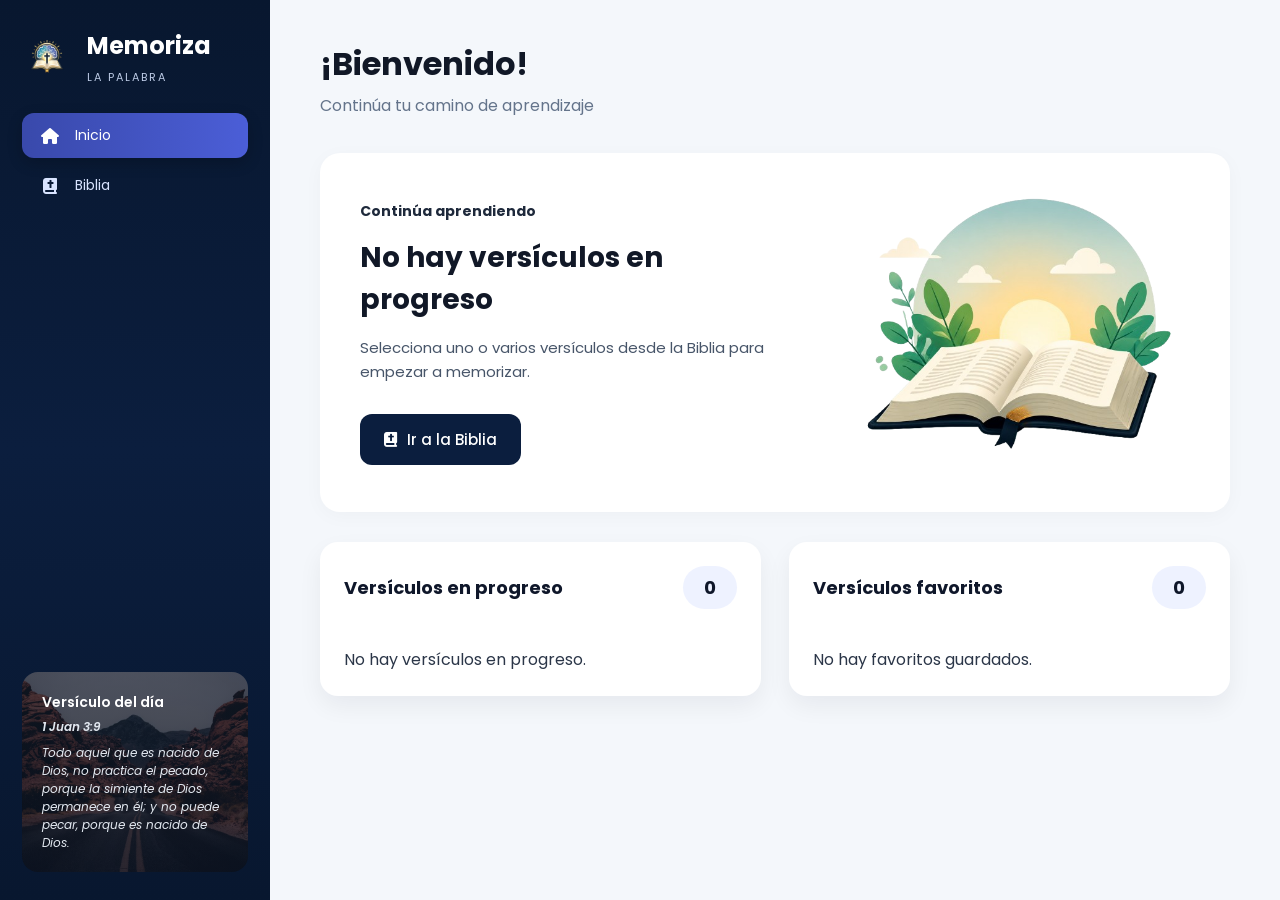
==== index.html @ 12f6d735 "Add files via upload" ====
<!DOCTYPE html>
<html lang="es">
<head>
    <meta charset="UTF-8">
    <meta name="viewport" content="width=device-width, initial-scale=1.0">
    <title>Memoriza La Palabra</title>
    <link rel="stylesheet" href="https://cdnjs.cloudflare.com/ajax/libs/font-awesome/6.7.1/css/all.min.css">
    <link rel="stylesheet" href="css/style.css">
    <link rel="manifest" href="manifest.json">
    <link rel="apple-touch-icon" href="img/logo_2.png">
    <meta name="theme-color" content="#0b1e3e">
</head>

<body>
    <div class="sidebar-overlay" id="sidebar-overlay"></div>

    <!-- SIDEBAR -->
    <aside class="sidebar">
        <div class="logo">
            <img src="img/logo.png" alt="Logo">
            <div>
                <h2>Memoriza</h2>
                <span>LA PALABRA</span>
            </div>
        </div>

        <nav>
            <a class="active" href="index.html">
                <i class="fa-solid fa-house"></i> Inicio
            </a>
            <a href="pantallas/biblia.html">
                <i class="fa-solid fa-book-bible"></i> Biblia
            </a>
          
        </nav>

        <div class="verse-card">
            <h4>Versículo del día</h4>
            <p class="reference" id="referencia">Salmos 119:105</p>
            <p id="textoVersiculo">"Lámpara es a mis pies tu palabra, y lumbrera a mi camino."</p>
        </div>
    </aside>

    <!-- CONTENIDO PRINCIPAL -->
    <main class="main-content">
        <!-- Encabezado -->
        <header class="header">
            <h1>¡Bienvenido!</h1>
            <p>Continúa tu camino de aprendizaje</p>
        </header>

        <!-- Tarjeta "Continúa Aprendiendo" -->
        <section class="continue-card">
            <div class="continue-info">
                <span class="subtitle" id="continue-subtitle">Continúa aprendiendo</span>
                <h2 id="continue-title">Juan 3:16</h2>
                <p id="continue-text">Porque de tal manera amó Dios al mundo, que ha dado a su Hijo unigénito, para que todo aquel que en él cree, no se pierda, mas tenga vida eterna.</p>
                <button id="continue-action" class="btn-primary" type="button">
                    <i class="fa-solid fa-play"></i> Continuar aprendizaje
                </button>
            </div>
            
            <div class="continue-image">
                <!-- Asegúrate de tener una imagen similar o usar una tuya -->
                <img src="img/logo_3.png" alt="Biblia Ilustración">
            </div>
        </section>

        <!-- Panel de seguimiento -->
        <!-- Panel de seguimiento Unificado -->
<section class="lists-grid">
    
    <!-- Bloque 1: Versículos en progreso -->
    <div class="info-card">
        <div class="card-header">
            <div class="header-title">
                <h3>Versículos en progreso</h3>
            </div>
            <div class="stat-info">
                <h3 id="pendientes-count" class="badge">2</h3>
            </div>
        </div>
        <div id="pendientes-list" class="info-list">
            <!-- Aquí se inyectarán tus tarjetas de versículos -->
            <p>No hay versículos en progreso.</p>
        </div>
    </div>

    <!-- Bloque 2: Versículos favoritos -->
    <div class="info-card">
        <div class="card-header">
            <div class="header-title">
                <h3>Versículos favoritos</h3>
            </div>
            <div class="stat-info">
                <h3 id="favoritos-count" class="badge">1</h3>
            </div>
        </div>
        <div id="favoritos-list" class="info-list">
            <p>No hay favoritos guardados.</p>
        </div>
    </div>
    
</section>

        
    </main>

    <script type="module" src="./js/index.js"></script>
    <script type="module" src="./js/versiculo_diario.js"></script>
    <script src="./js/mobile-menu.js"></script>
    <script src="./js/register-sw.js"></script>
</body>
</html>
---- css/style.css ----
/*==============================
FUENTE
==============================*/
@import url('https://fonts.googleapis.com/css2?family=Poppins:wght@300;400;500;600;700;800&display=swap');

* {
    margin: 0;
    padding: 0;
    box-sizing: border-box;
    font-family: 'Poppins', sans-serif;
}

body {
    background: #f4f7fb; /* Un gris/azul muy sutil como en la imagen */
    color: #2b3648;
}

/*==============================
SIDEBAR (Tu código original)
==============================*/
.sidebar {
    width: 270px;
    height: 100vh;
    background: linear-gradient(180deg, #08172f, #0b1e3e, #08172f);
    padding: 28px 22px;
    display: flex;
    flex-direction: column;
    justify-content: space-between;
    position: fixed;
    left: 0;
    top: 0;
    z-index: 100;
}

.logo {
    display: flex;
    align-items: center;
    gap: 15px;
    margin-bottom: 25px; /* Ligeramente reducido para hacer espacio a más opciones */
}

.logo img {
    width: 50px; /* Un poco más pequeño según la imagen */
    height: 50px;
}

.logo h2 {
    color: white;
    font-size: 24px;
    font-weight: 700;
}

.logo span {
    color: #bfcde8;
    letter-spacing: 2px;
    font-size: 11px;
}

/* MENU */
nav {
    display: flex;
    flex-direction: column;
    gap: 5px;
    margin-bottom: auto; /* Empuja la tarjeta hacia abajo */
}

nav a {
    text-decoration: none;
    color: #d9e4ff;
    padding: 12px 18px;
    border-radius: 12px;
    display: flex;
    align-items: center;
    gap: 15px;
    transition: .35s;
    font-size: 14px;
}

nav a i {
    width: 20px;
    text-align: center;
    font-size: 16px;
}

nav a:hover {
    background: #1a2f63;
    transform: translateX(4px);
}

.active {
    background: linear-gradient(90deg, #3949ab, #4b5ed7);
    color: white;
    box-shadow: 0 5px 15px rgba(0,0,0,.2);
}

/* TARJETA SIDEBAR */
.verse-card {
    margin-top: 20px;
    border-radius: 16px;
    padding: 20px;
    color: white;
    background: linear-gradient(rgba(4,12,28,.6), rgba(4,12,28,.8)), url("../img/fondo.avif");
    background-size: cover;
    background-position: center;
}

.verse-card h4 {
    margin-bottom: 5px;
    font-size: 14px;
    font-weight: 600;
}

.reference {
    color: #ffd96b;
    font-weight: 600;
    margin-bottom: 8px;
    font-size: 13px;
}

.verse-card p {
    font-size: 12px;
    line-height: 1.5;
    font-style: italic;
    color: #e2e8f0;
}

/*==============================
CONTENIDO PRINCIPAL (Derecha)
==============================*/
.main-content {
    margin-left: 270px; /* Compensa el fixed del sidebar */
    padding: 40px 50px;
    min-height: 100vh;
}

.header h1 {
    font-size: 32px;
    color: #111827;
    margin-bottom: 5px;
}

.header p {
    color: #64748b;
    font-size: 16px;
    margin-bottom: 35px;
}

/*==============================
TARJETAS DE ESTADÍSTICAS
==============================*/
.stats-grid {
    display: grid;
    grid-template-columns: repeat(4, 1fr);
    gap: 20px;
    margin-bottom: 35px;
}

.stat-card {
    background: #ffffff;
    border-radius: 16px;
    padding: 20px;
    display: flex;
    align-items: center;
    gap: 15px;
    box-shadow: 0 4px 15px rgba(0,0,0,0.02);
}

.icon-box {
    width: 45px;
    height: 45px;
    border-radius: 10px;
    display: flex;
    justify-content: center;
    align-items: center;
    font-size: 20px;
}

/* Colores de los íconos */
.icon-box.green { background: #e0f2e9; color: #2e8b57; }
.icon-box.orange { background: #fff0e6; color: #ff8c00; }
.icon-box.blue { background: #e6f0ff; color: #3b82f6; }
.icon-box.yellow { background: #fff8e6; color: #f59e0b; }

.stat-info span {
    font-size: 12px;
    color: #64748b;
    font-weight: 500;
    line-height: 1.2;
    display: block;
    margin-bottom: 4px;
}

.stat-info h3 {
    font-size: 22px;
    color: #111827;
    font-weight: 700;
}

.stat-info h3 span {
    display: inline;
    font-size: 14px;
    color: #94a3b8;
    font-weight: 500;
}

.dashboard-grid {
    display: grid;
    grid-template-columns: repeat(2, minmax(180px, 1fr));
    gap: 20px;
    margin-bottom: 25px;
}

.lists-grid {
    display: grid;
    grid-template-columns: 1fr 1fr;
    gap: 28px;
    margin-top: 30px;
    margin-bottom: 35px;
}

.info-card {
    background: #ffffff;
    border-radius: 18px;
    padding: 24px;
    box-shadow: 0 10px 25px rgba(15, 23, 42, 0.06);
    display: flex;
    flex-direction: column;
}

.card-header {
    display: flex;
    align-items: center;
    justify-content: space-between;
    gap: 16px;
    margin-bottom: 20px;
}

.header-title {
    display: flex;
    align-items: center;
    gap: 12px;
}

.badge {
    display: inline-flex;
    align-items: center;
    justify-content: center;
    min-width: 54px;
    padding: 8px 14px;
    border-radius: 999px;
    background: #eef2ff;
    color: #1e3a8a;
    font-size: 16px;
    font-weight: 700;
}

.info-card h3 {
    margin-bottom: 18px;
    font-size: 18px;
    color: #0f172a;
}

.info-list {
    display: grid;
    gap: 14px;
}

#pendientes-list,
#favoritos-list {
    max-height: 180px;
    overflow-y: auto;
}

#pendientes-list::-webkit-scrollbar,
#favoritos-list::-webkit-scrollbar {
    width: 8px;
}

#pendientes-list::-webkit-scrollbar-thumb,
#favoritos-list::-webkit-scrollbar-thumb {
    background: rgba(15, 23, 42, 0.18);
    border-radius: 999px;
}

.info-item {
    display: flex;
    align-items: flex-start;
    gap: 10px;
    padding: 12px 14px;
    border-radius: 14px;
    background: #f8fafc;
    border: 1px solid #e2e8f0;
}

.info-item-main {
    flex: 1;
    display: grid;
    gap: 6px;
    text-align: left;
    background: transparent;
    border: none;
    padding: 0;
    cursor: pointer;
    transition: transform 0.2s ease, box-shadow 0.2s ease, background-color 0.2s ease;
}

.info-item-button:hover,
.info-item-button:focus {
    background: #eff6ff;
    transform: translateY(-1px);
    box-shadow: 0 10px 25px rgba(15, 23, 42, 0.08);
}

.info-item-remove {
    border: 1px solid #fecaca;
    background: #fef2f2;
    color: #b91c1c;
    border-radius: 10px;
    width: 36px;
    height: 36px;
    display: inline-flex;
    align-items: center;
    justify-content: center;
    cursor: pointer;
    transition: all 0.2s ease;
    flex-shrink: 0;
}

.info-item-remove:hover,
.info-item-remove:focus {
    background: #fee2e2;
    border-color: #fca5a5;
    transform: translateY(-1px);
}

.info-item strong {
    color: #0f172a;
    font-size: 14px;
}

.info-item span {
    color: #475569;
    font-size: 13px;
    line-height: 1.5;
}

.info-extra {
    color: #64748b;
    font-size: 13px;
    text-align: center;
}

/*==============================
TARJETA "CONTINÚA APRENDIENDO"
==============================*/
.continue-card {
    background: #ffffff;
    border-radius: 20px;
    padding: 40px;
    display: flex;
    align-items: center;
    justify-content: space-between;
    box-shadow: 0 4px 20px rgba(0,0,0,0.03);
    gap: 40px;
}

.continue-info {
    flex: 1;
    max-width: 600px;
}

.continue-info .subtitle {
    font-size: 14px;
    font-weight: 700;
    color: #1e293b;
    display: block;
    margin-bottom: 15px;
}

.continue-info h2 {
    font-size: 28px;
    color: #111827;
    margin-bottom: 15px;
}

.continue-info p {
    color: #475569;
    line-height: 1.6;
    font-size: 15px;
    margin-bottom: 30px;
}

/* Barra de Progreso */
.progress-container {
    display: flex;
    align-items: center;
    gap: 15px;
    margin-bottom: 30px;
}

.progress-track {
    flex: 1;
    height: 8px;
    background: #e2e8f0;
    border-radius: 10px;
    overflow: hidden;
}

.progress-fill {
    height: 100%;
    background: #34d399; /* Verde similar al de la imagen */
    border-radius: 10px;
}

.progress-text {
    font-size: 14px;
    font-weight: 600;
    color: #64748b;
}

/* Botón */
.btn-primary {
    background: #0b1e3e; /* Azul oscuro como el sidebar */
    color: white;
    border: none;
    padding: 14px 24px;
    border-radius: 12px;
    font-size: 15px;
    font-weight: 500;
    cursor: pointer;
    display: flex;
    align-items: center;
    gap: 10px;
    transition: 0.3s;
}

.btn-primary:hover {
    background: #1a3668;
}

/* Imagen de la derecha */
.continue-image {
    flex-shrink: 0;
}

.continue-image img {
    max-width: 350px;
    width: 100%;
    height: auto;
    object-fit: contain;
}

/*==============================
RESPONSIVE PARA CELULARES
==============================*/
@media (max-width: 1100px) {
    .continue-card {
        padding: 30px;
        gap: 30px;
    }

    .continue-info h2 {
        font-size: 26px;
    }

    .continue-info p {
        font-size: 15px;
    }
}

@media (max-width: 900px) {
    .sidebar {
        position: relative;
        width: 100%;
        height: auto;
        padding: 22px 18px;
    }

    .main-content {
        margin-left: 0;
        padding: 22px 18px 30px;
        min-height: auto;
    }

    .header h1 {
        font-size: 28px;
    }

    .header p {
        margin-bottom: 24px;
    }

    .dashboard-grid,
    .lists-grid {
        grid-template-columns: 1fr;
    }

    .lists-grid {
        margin-top: 24px;
    }

    .info-card {
        padding: 22px;
    }

    .continue-card {
        flex-direction: column;
        align-items: stretch;
        padding: 28px;
        gap: 24px;
    }

    .continue-info {
        max-width: 100%;
    }

    .continue-image {
        width: 100%;
    }

    .continue-image img {
        max-width: 100%;
        margin: 0 auto;
    }
}

@media (max-width: 720px) {
    .main-content {
        padding: 18px 14px 24px;
    }

    .verse-card {
        border-radius: 16px;
        padding: 18px;
    }

    .header h1 {
        font-size: 24px;
    }

    .header p {
        font-size: 15px;
        margin-bottom: 20px;
    }

    .continue-card {
        padding: 22px;
    }

    .continue-info h2 {
        font-size: 24px;
    }

    .continue-info p {
        font-size: 14px;
        margin-bottom: 22px;
    }

    .btn-primary,
    .btn-secondary {
        width: 100%;
        justify-content: center;
    }

    .info-item {
        padding: 14px 12px;
    }

    .card-header {
        flex-direction: column;
        align-items: flex-start;
    }

    .badge {
        min-width: auto;
        padding: 8px 12px;
    }

    .memorizar-page .memorizar-panel {
        padding: 18px 0;
    }

    .memorizar-page .memorizar-content {
        padding: 18px;
        border-radius: 20px;
        background: #ffffff;
        box-shadow: 0 12px 30px rgba(15, 23, 42, 0.08);
    }

    .memorizar-actions {
        flex-direction: column;
        align-items: stretch;
    }

    .memorizar-actions .btn-primary,
    .memorizar-actions .btn-secondary,
    .memorizar-actions a {
        width: 100%;
    }

    .memorizar-actions .btn-secondary + .btn-secondary,
    .memorizar-actions .btn-primary + .btn-secondary,
    .memorizar-actions .btn-secondary + a {
        margin-top: 10px;
    }

    .progreso-text,
    .verso-info {
        font-size: 14px;
    }

    .verso-area {
        gap: 10px;
    }
}

/* Sidebar móvil */
.mobile-menu-btn {
    display: none !important;
    position: fixed;
    top: 18px;
    left: 18px;
    z-index: 120;
    width: 44px;
    height: 44px;
    border-radius: 12px;
    border: none;
    background: rgba(255,255,255,0.95);
    color: #0b1e3e;
    cursor: pointer;
    box-shadow: 0 10px 25px rgba(15, 23, 42, 0.12);
    place-items: center;
}

.sidebar-overlay {
    display: none !important;
}

body.leer-page-body .sidebar,
body.memorizar-page-body .sidebar {
    display: block !important;
}

body.leer-page-body .header-lectura,
body.memorizar-page-body .header-lectura {
    position: sticky !important;
    top: 0 !important;
    left: 0 !important;
    right: 0 !important;
    margin-left: 0 !important;
    width: 100% !important;
    z-index: 120 !important;
}

body.leer-page-body #seleccion-bar,
body.leer-page-body .main-content,
body.memorizar-page-body .main-content {
    margin-left: 0 !important;
    width: 100% !important;
}

@media (max-width: 900px) {
    .sidebar {
        position: relative;
        width: 100%;
        height: auto;
    }

    .main-content,
    body.leer-page-body .header-lectura,
    body.leer-page-body #seleccion-bar,
    body.memorizar-page-body .header-lectura {
        margin-left: 0 !important;
        padding: 22px 18px 30px;
    }

    .mobile-menu-btn {
        display: grid !important;
    }

    .sidebar-overlay {
        display: block !important;
    }
}

@media (min-width: 901px) {
    .mobile-menu-btn,
    .sidebar-overlay {
        display: none !important;
    }
}
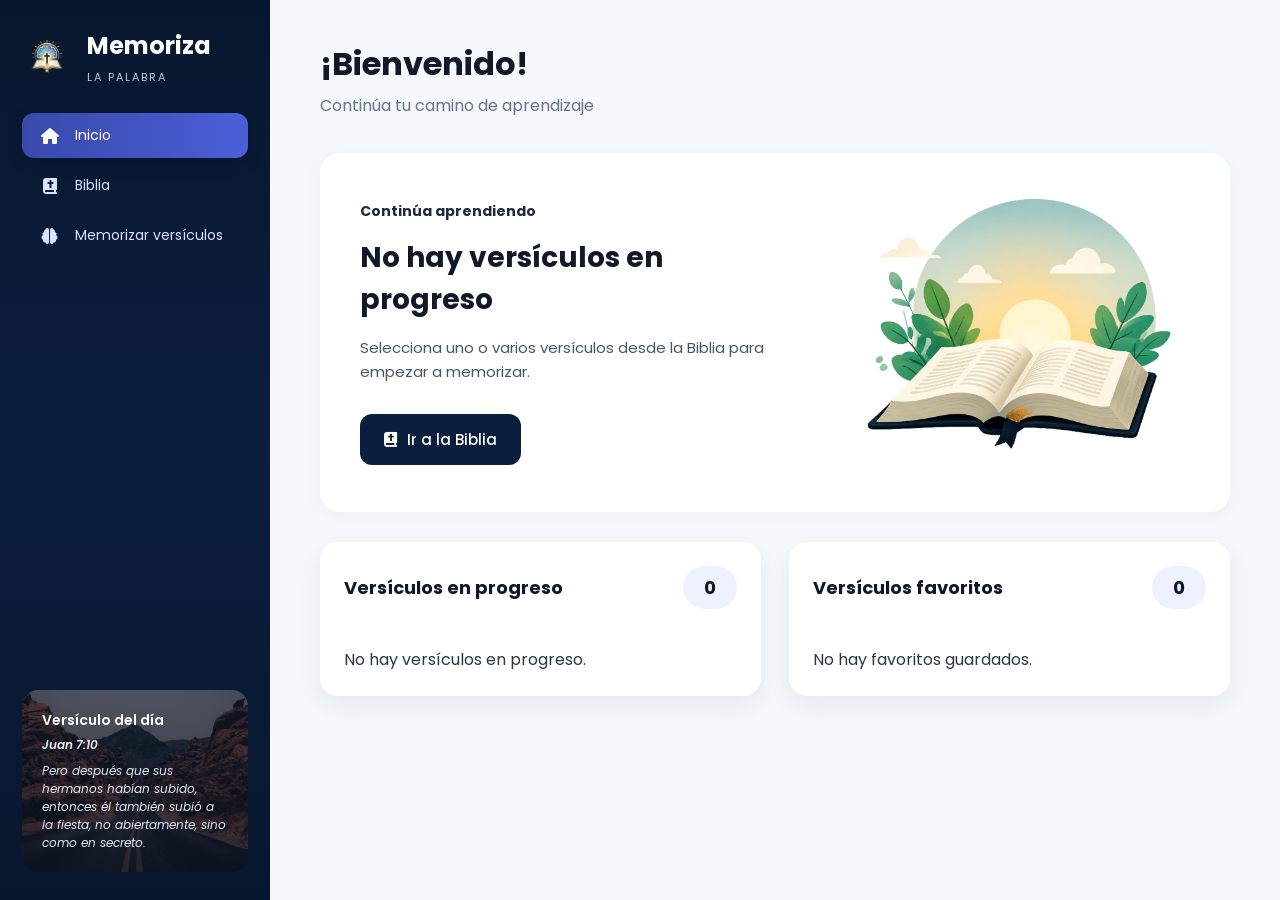
==== commit a36218fd: "c d" ====
--- a/index.html
+++ b/index.html
@@ -31,6 +31,9 @@
             <a href="pantallas/biblia.html">
                 <i class="fa-solid fa-book-bible"></i> Biblia
             </a>
+            <a href="pantallas/memorizar.html">
+                <i class="fa-solid fa-brain"></i> Memorizar versículos
+            </a>
           
         </nav>
 
@@ -58,6 +61,7 @@
                 <button id="continue-action" class="btn-primary" type="button">
                     <i class="fa-solid fa-play"></i> Continuar aprendizaje
                 </button>
+                
             </div>
             
             <div class="continue-image">
